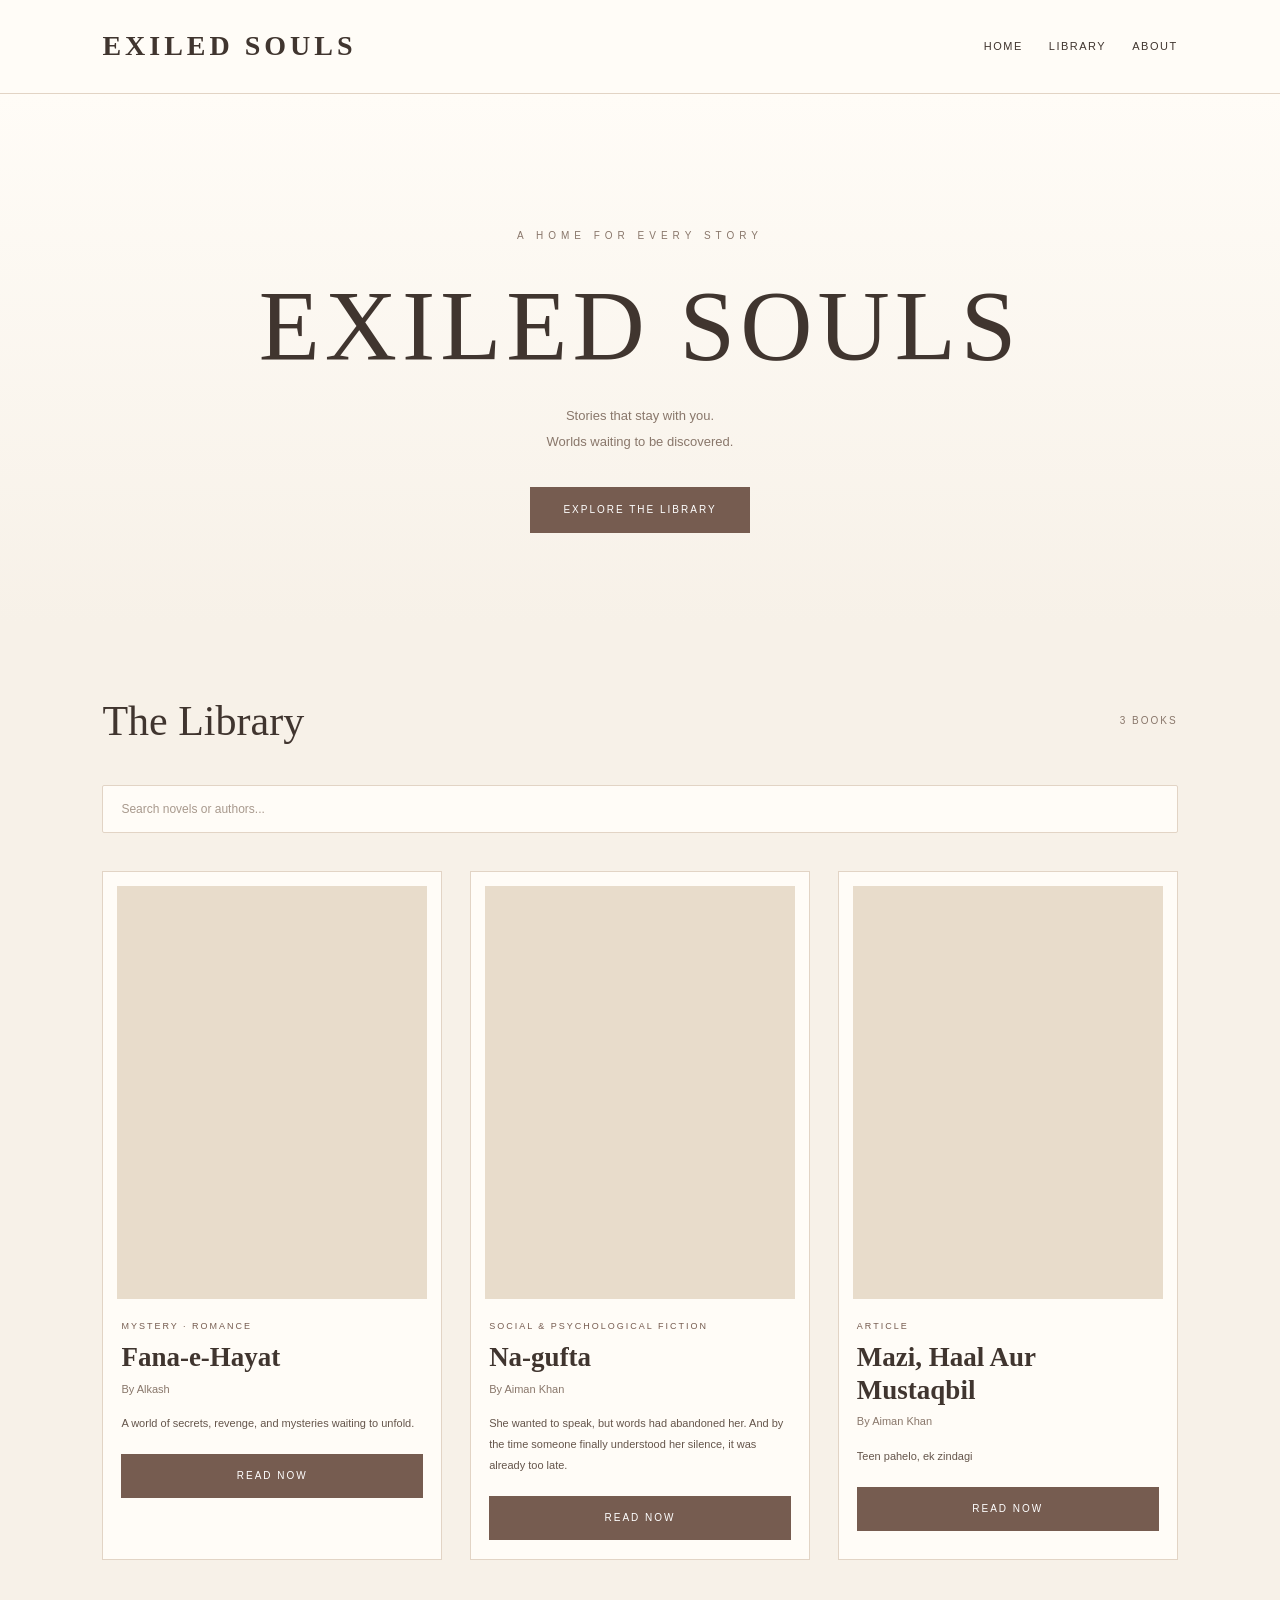
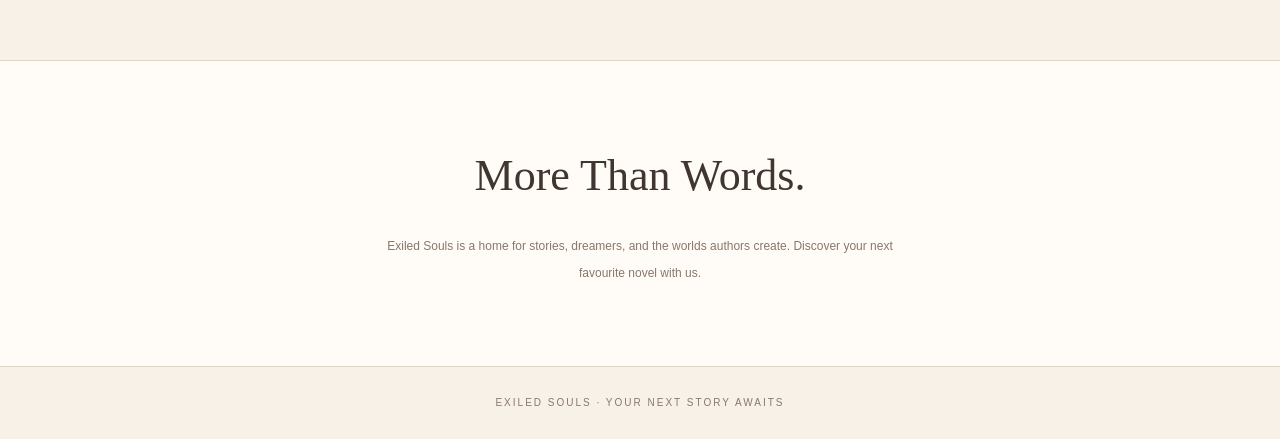
==== index.html @ 7288374b "Add files via upload" ====
<!DOCTYPE html>
<html>
<head>
    <meta charset="UTF-8">
    <meta http-equiv="refresh" content="0; url=pdf.html">
    <title>EXILED SOULS</title>
</head>
<body>
    <p>Opening EXILED SOULS...</p>
    <a href="pdf.html">Open Novel Library</a>
</body>
</html>
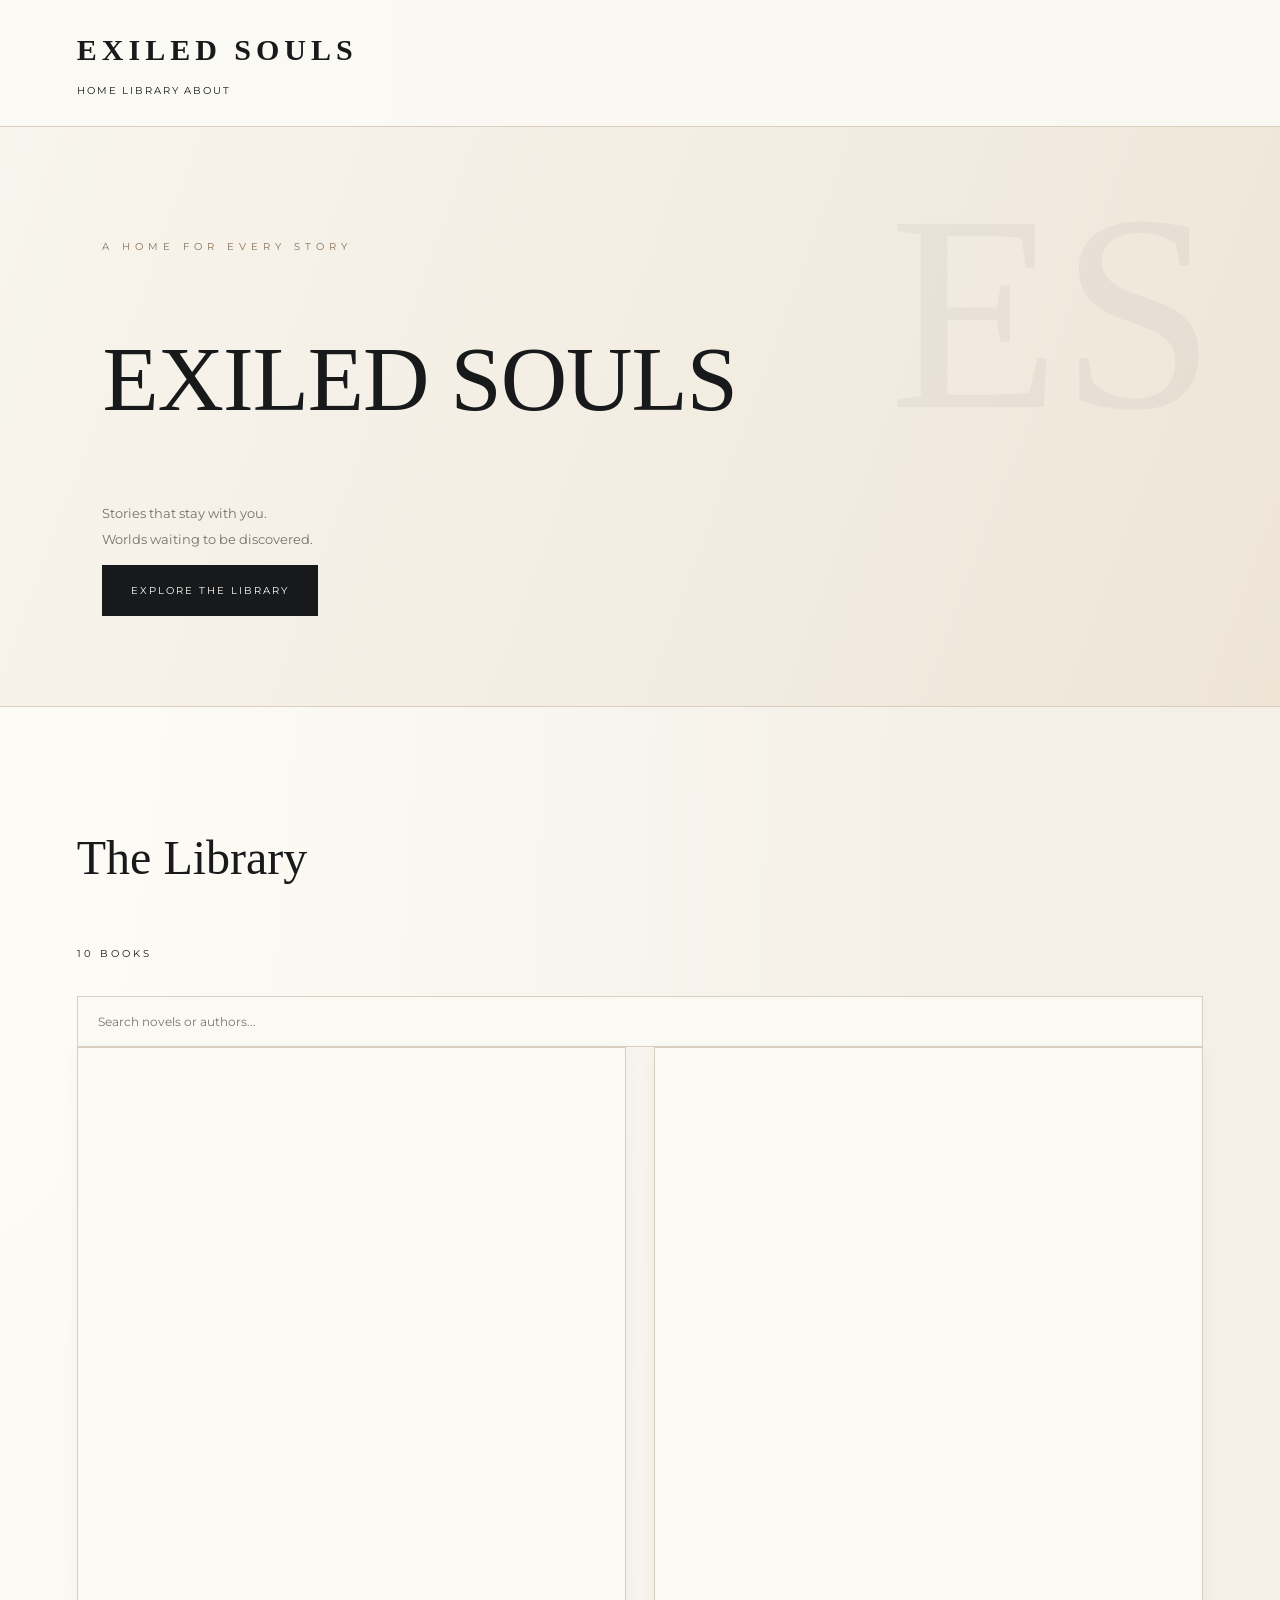
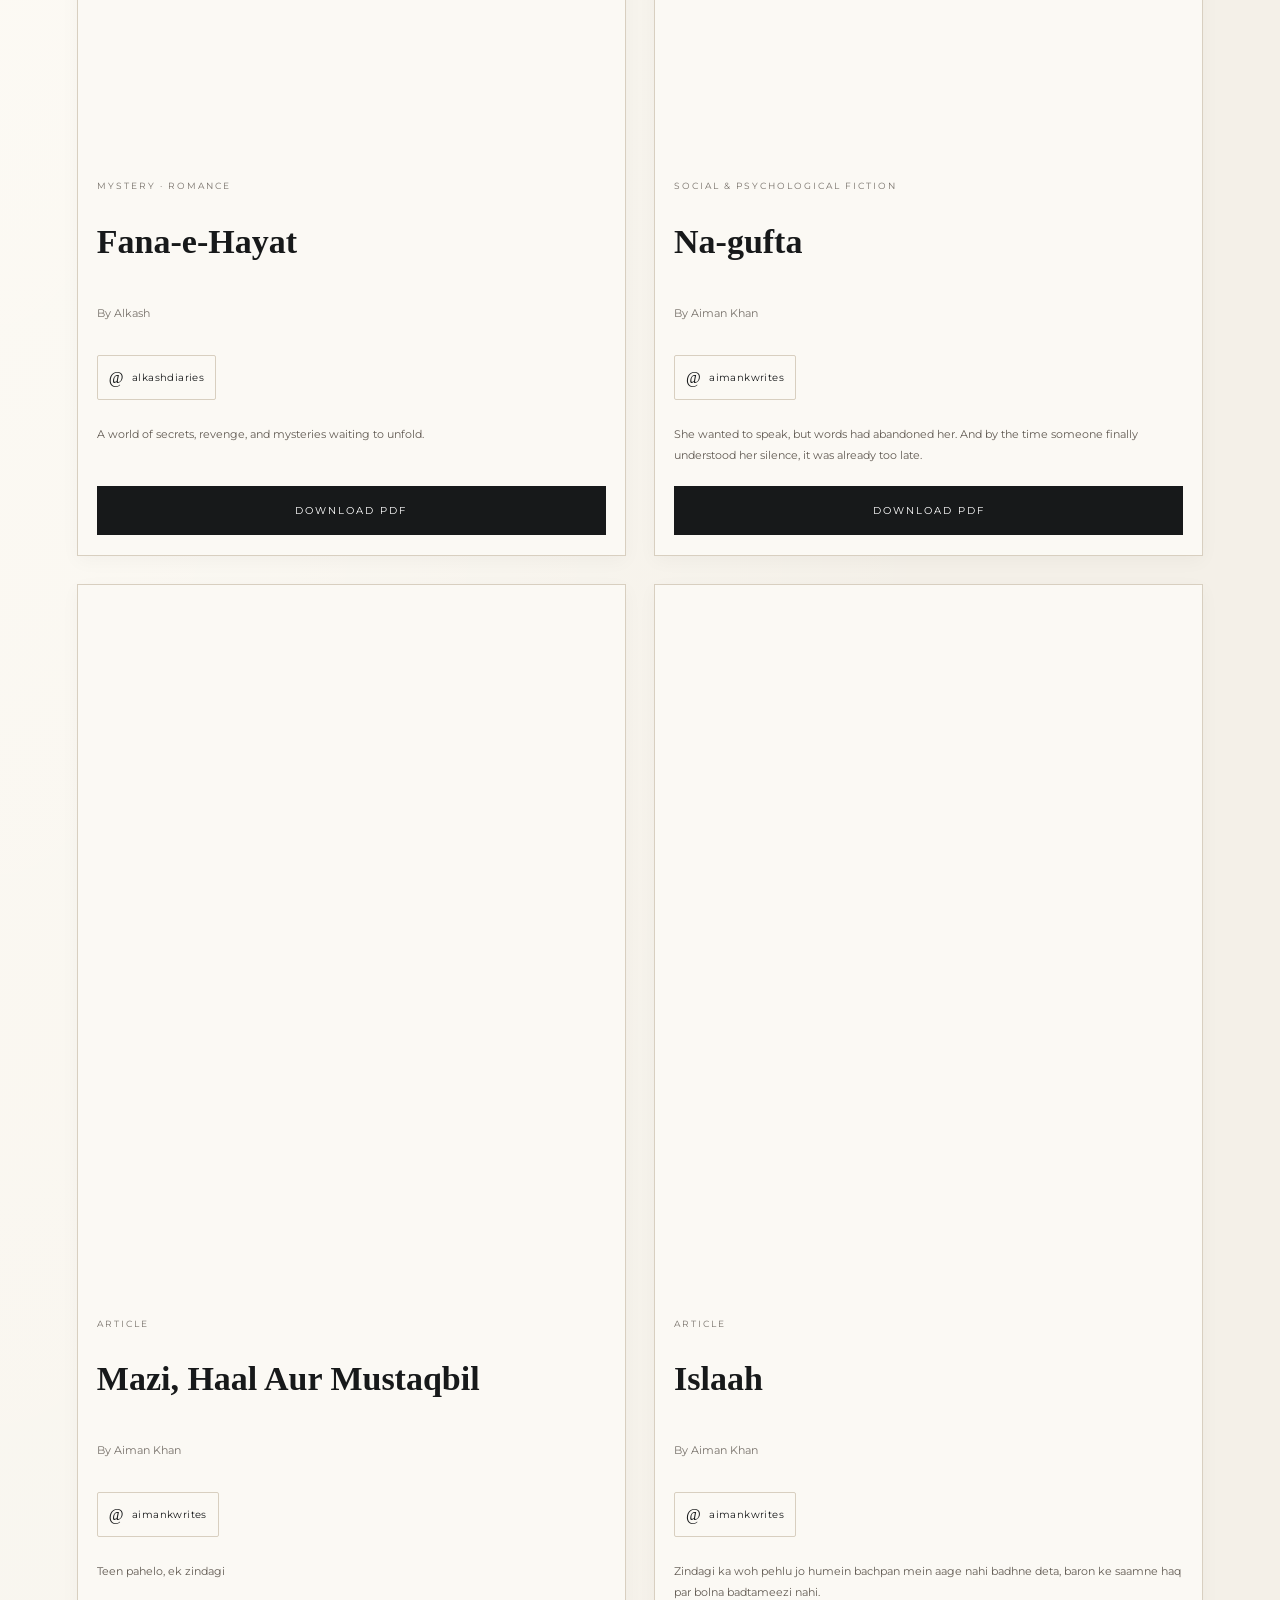
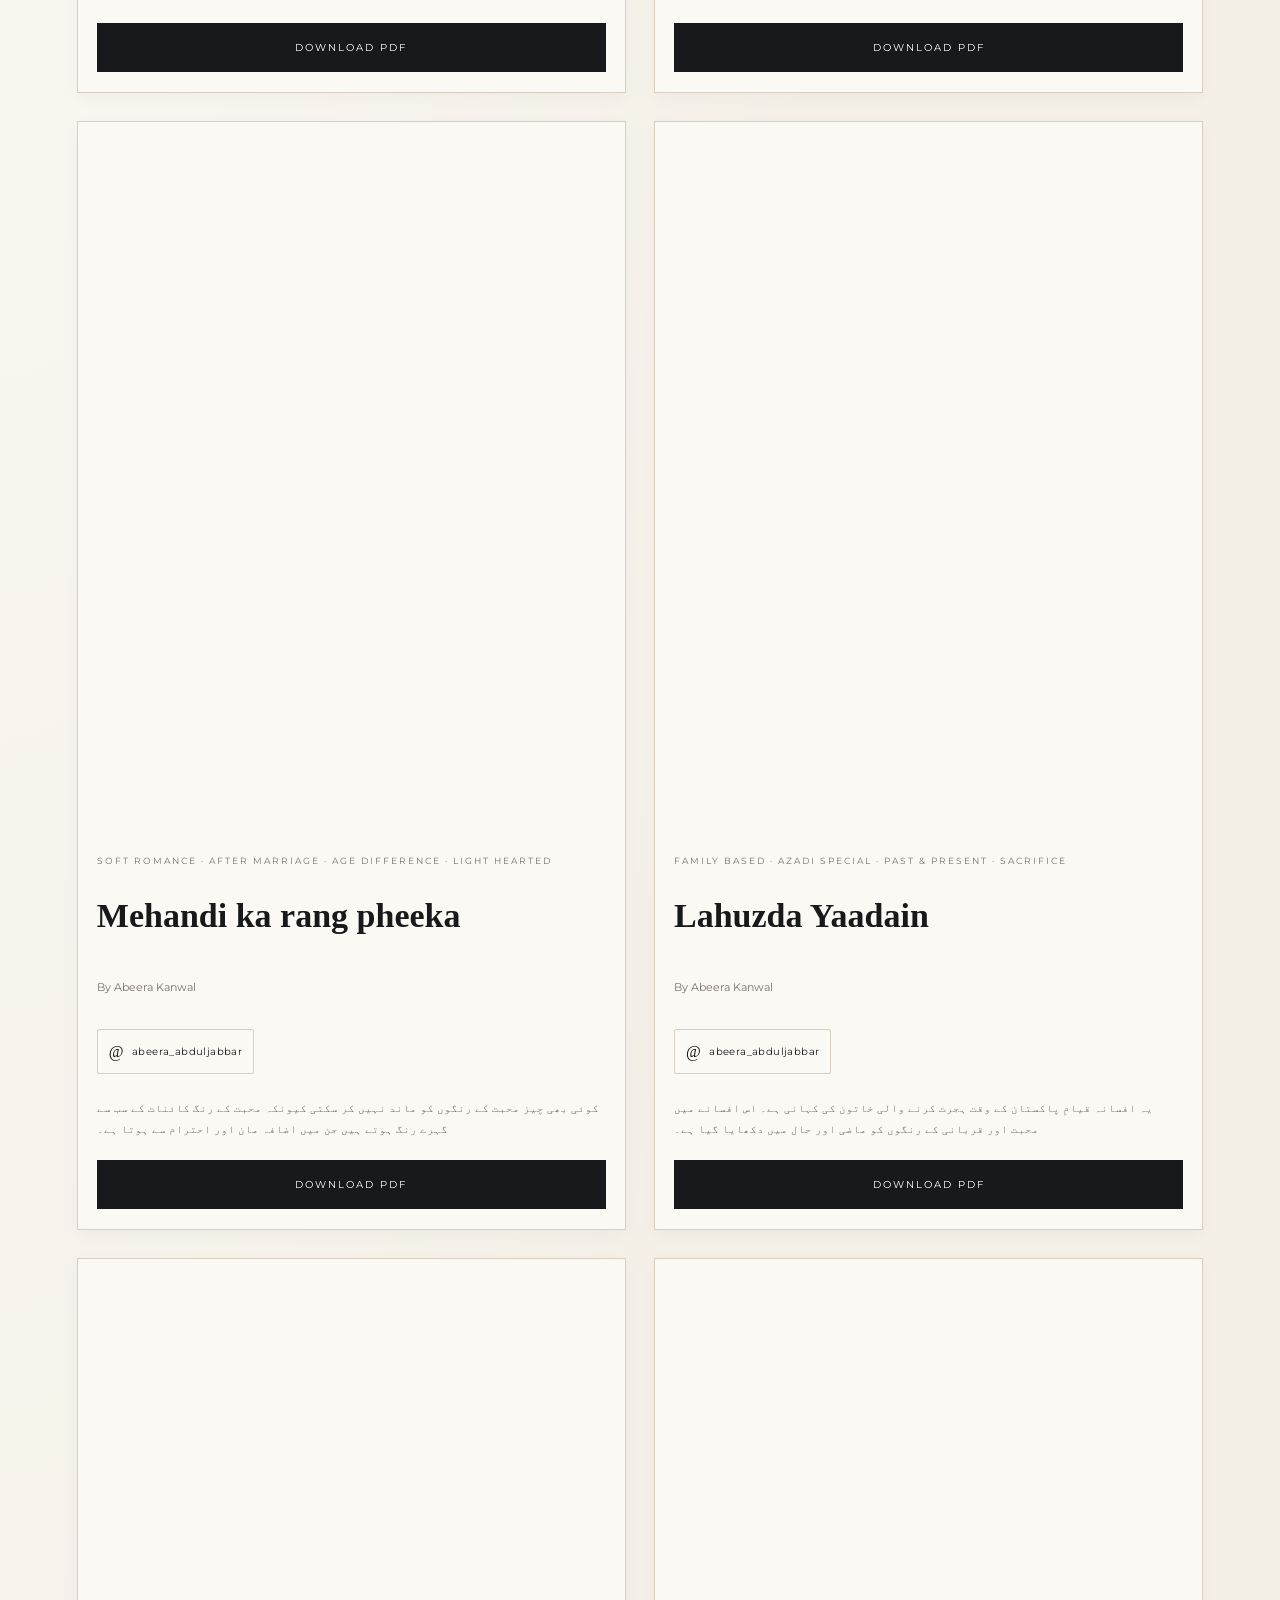
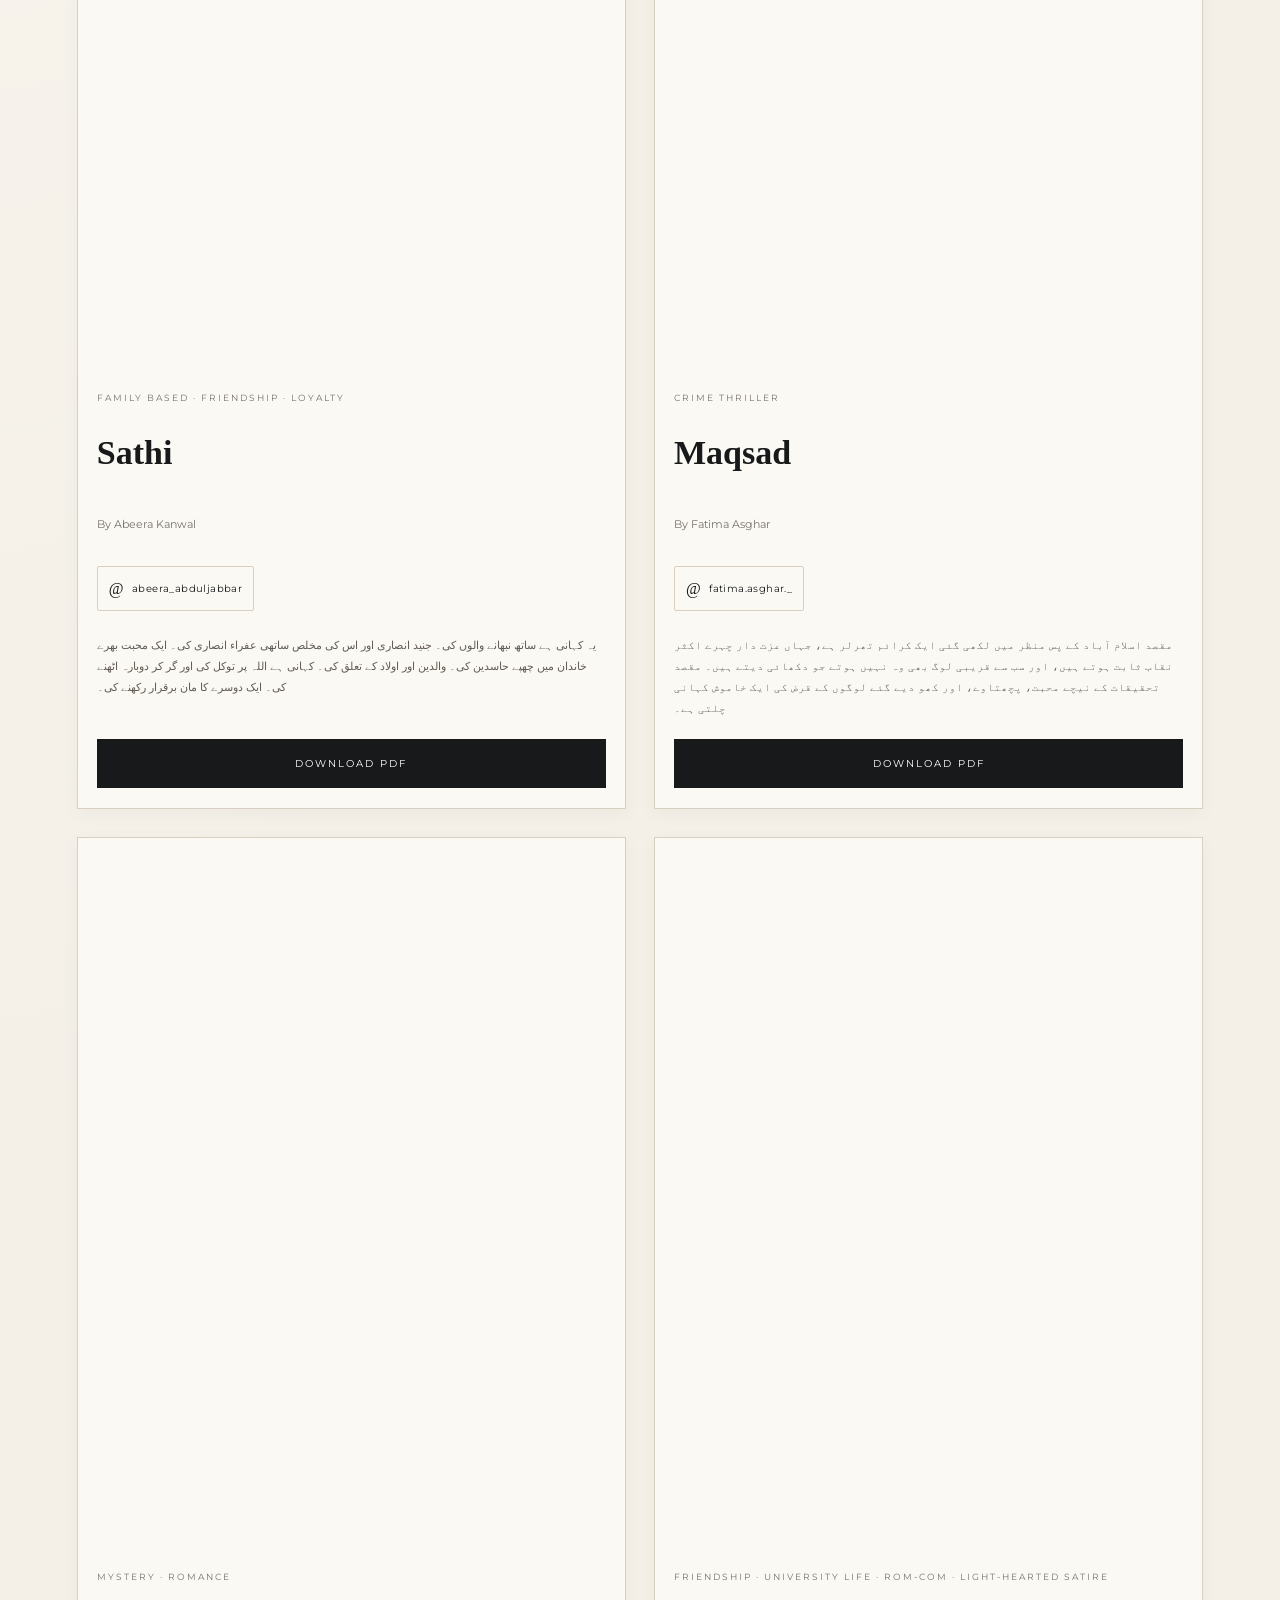
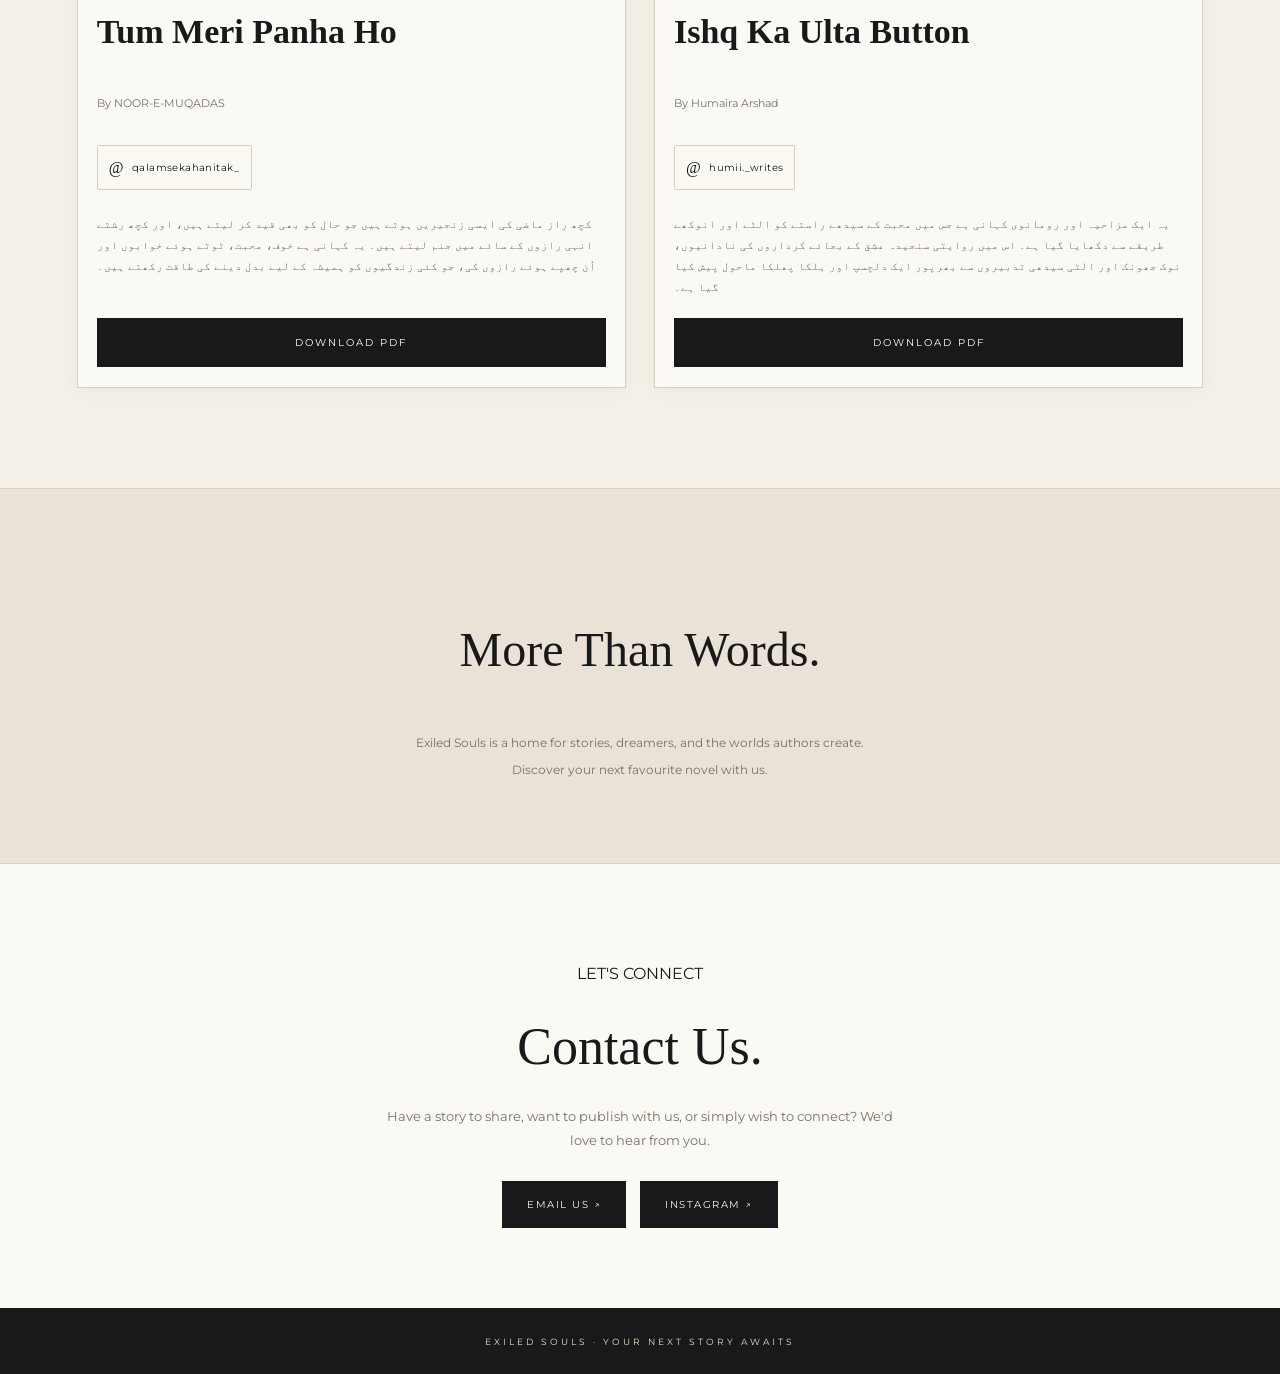
==== commit 30680eb9: "Update index.html" ====
--- a/index.html
+++ b/index.html
@@ -4,6 +4,7 @@
 <head>
     <meta charset="UTF-8">
     <meta http-equiv="refresh" content="0; url=pdf.html">
+    <meta name="google-site-verification" content="h-_jxNSviUxe5yCmOXN_GaTruhsxCDmXx9qnPx2eRf0" />
     <title>EXILED SOULS</title>
 </head>
 <body>
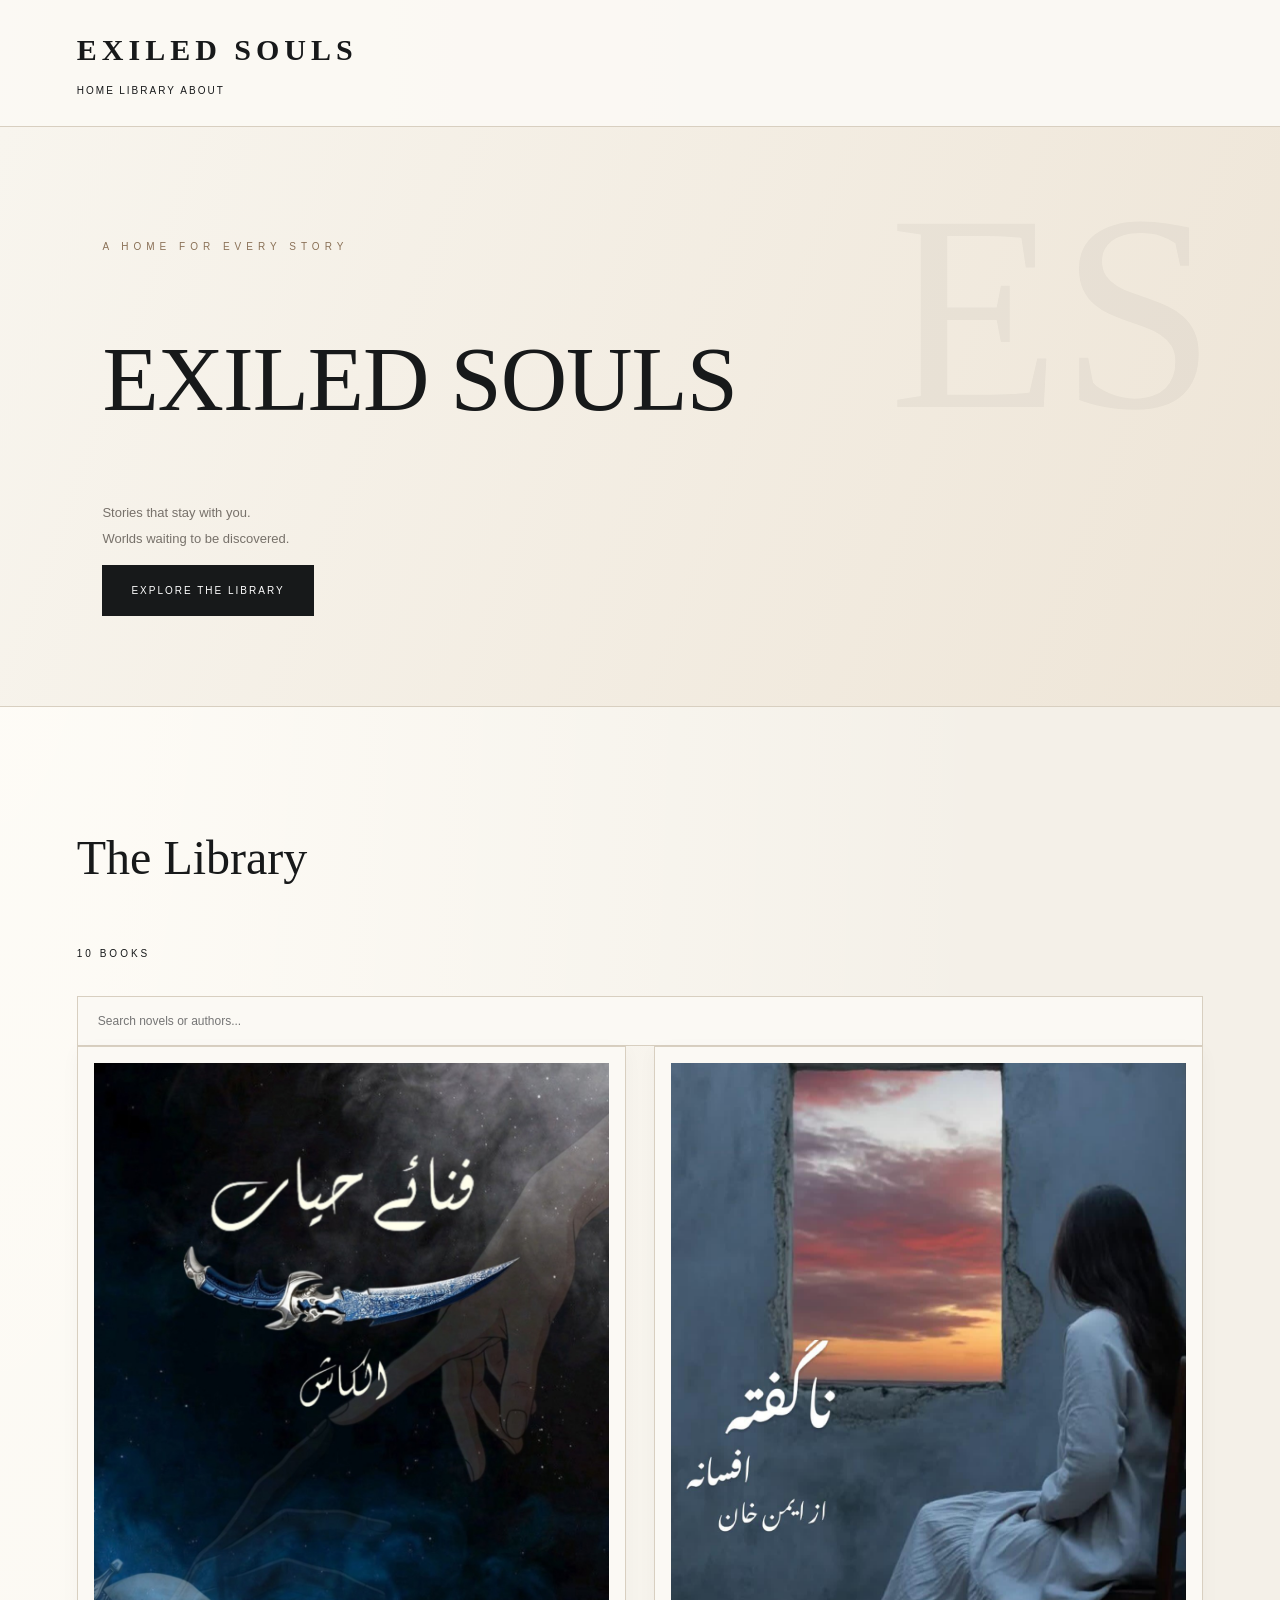
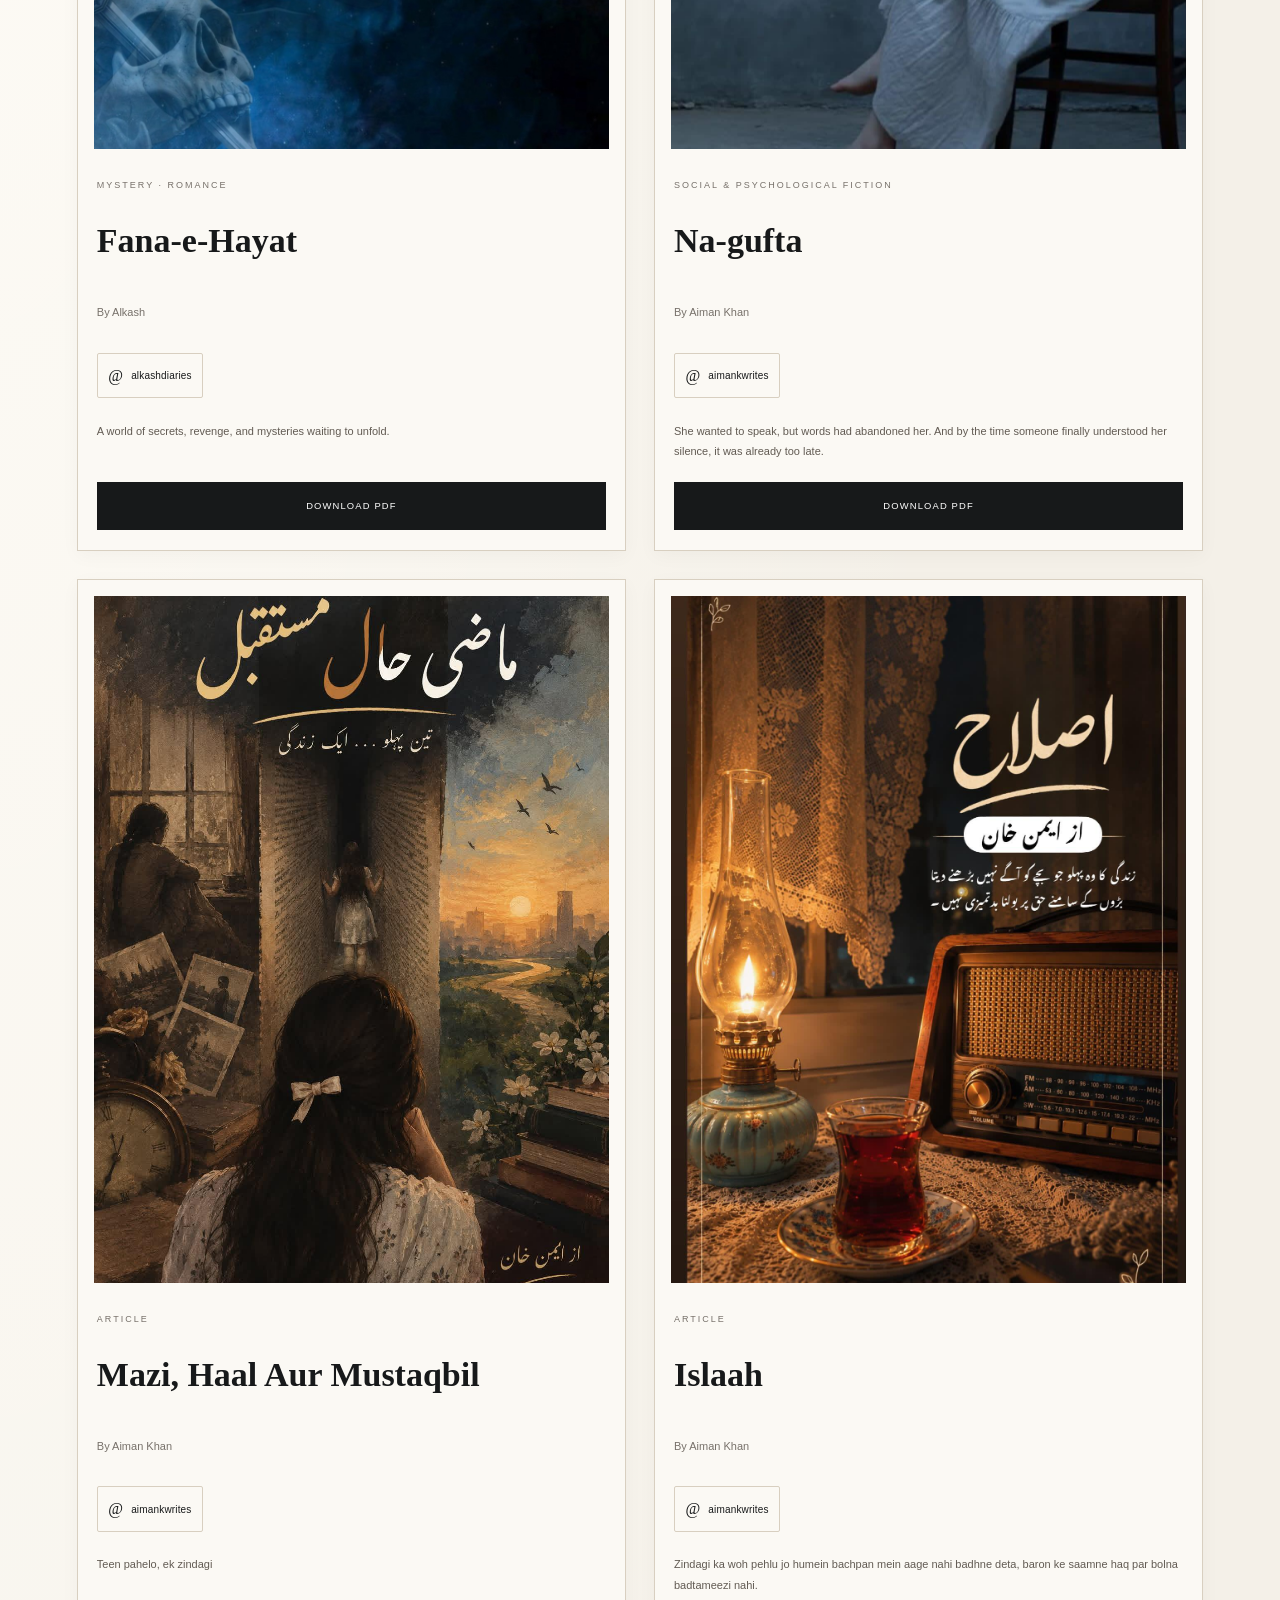
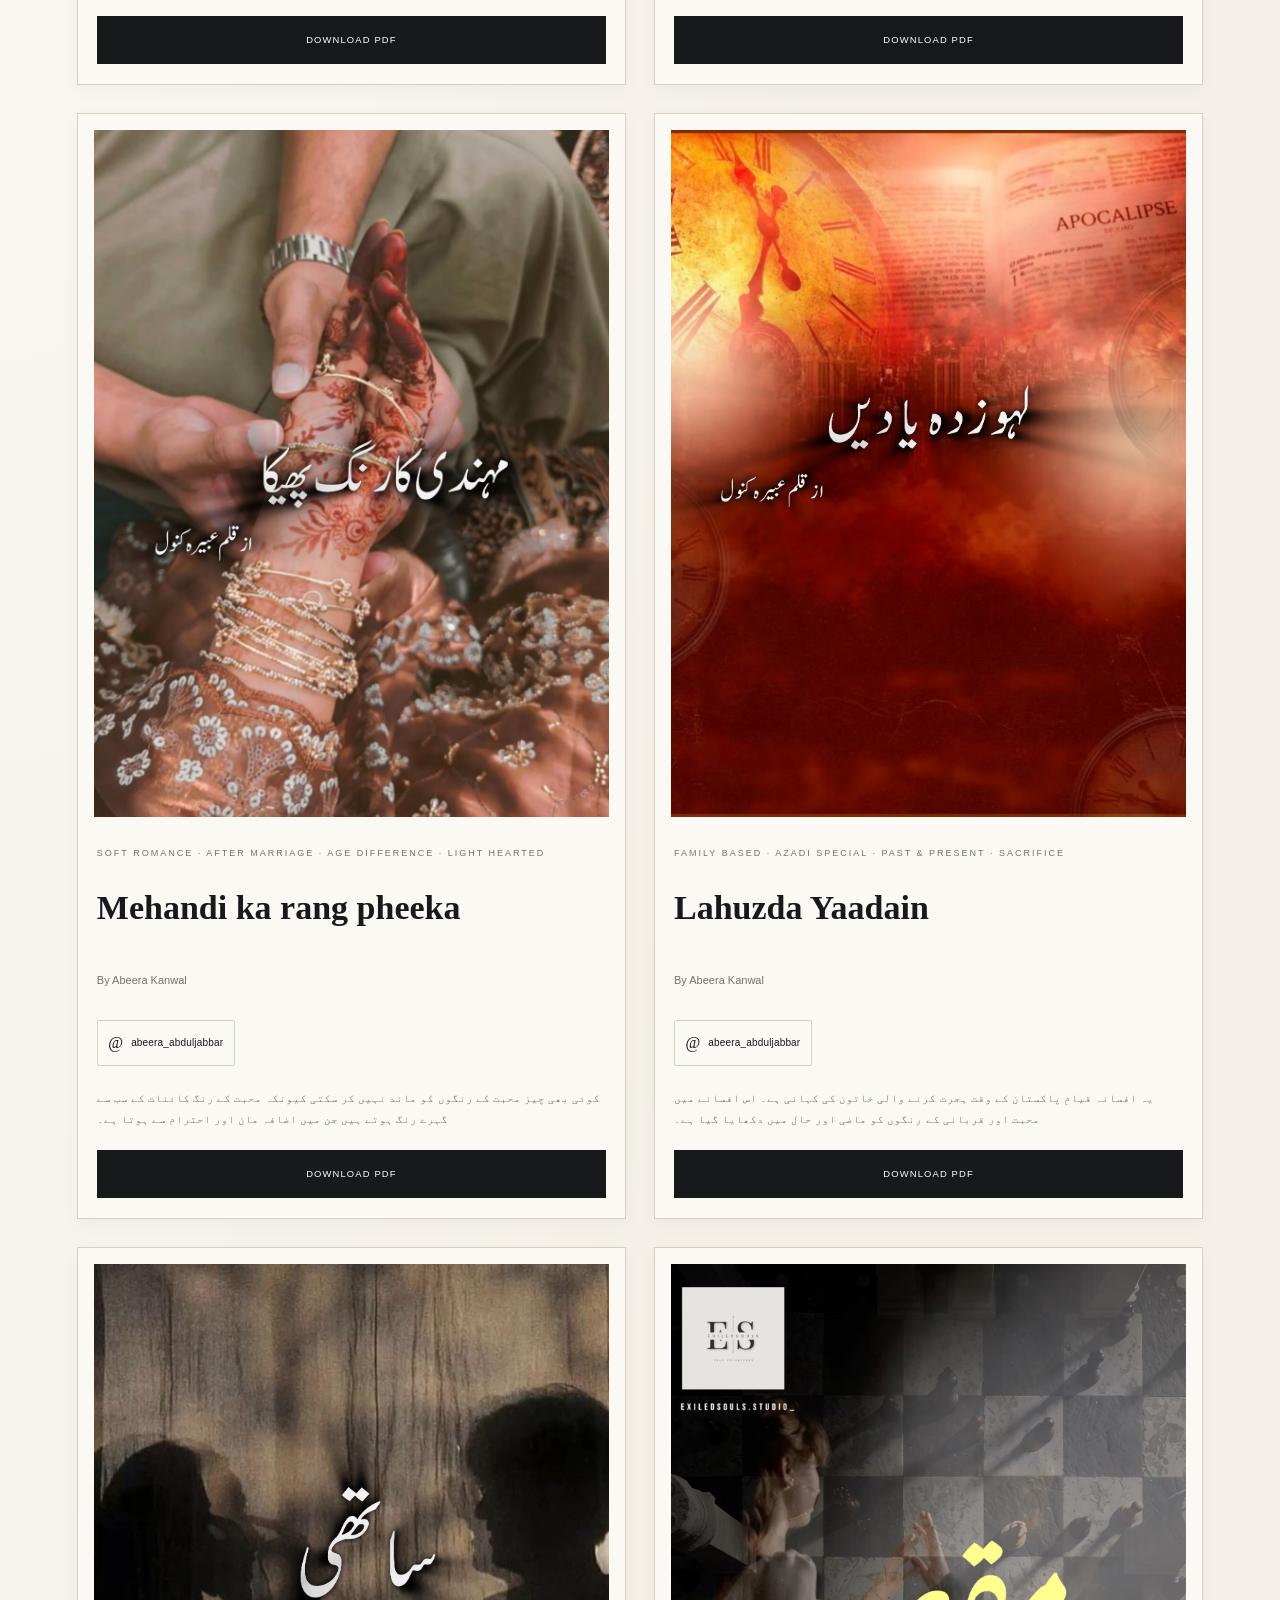
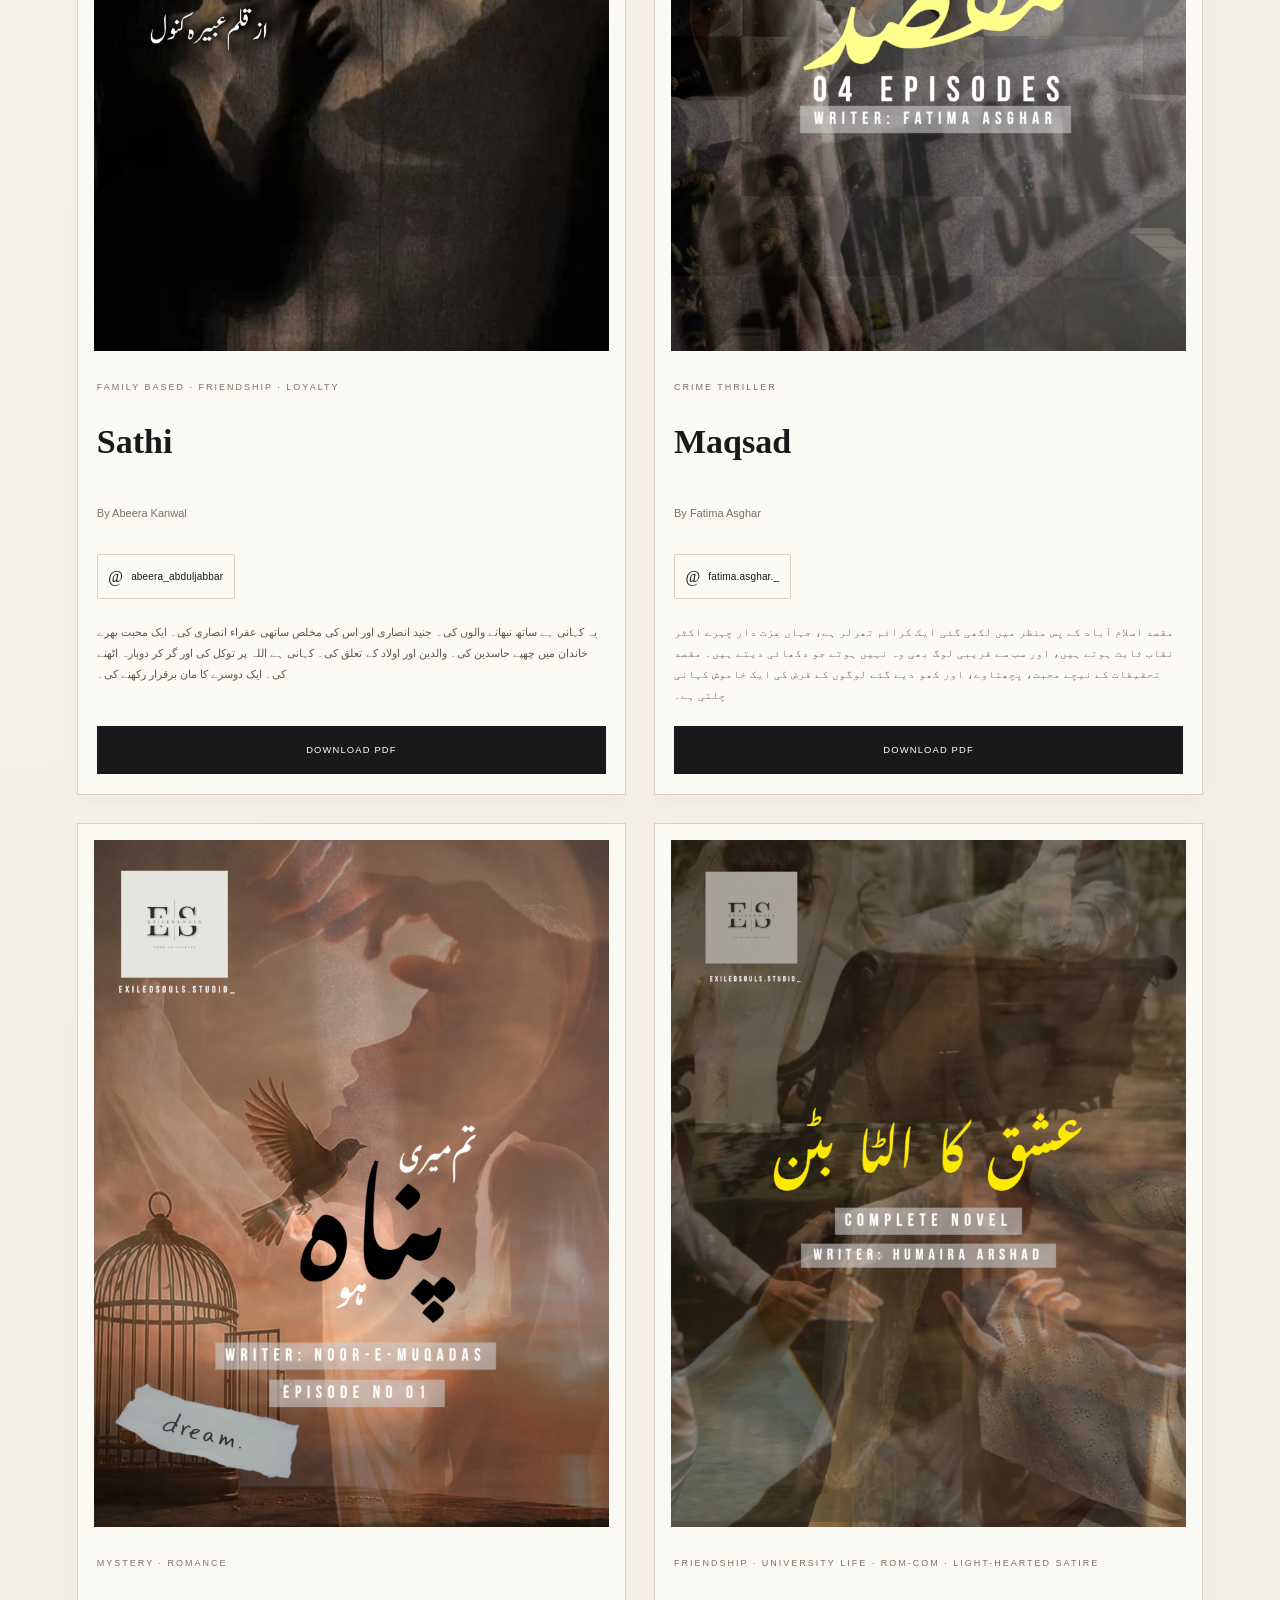
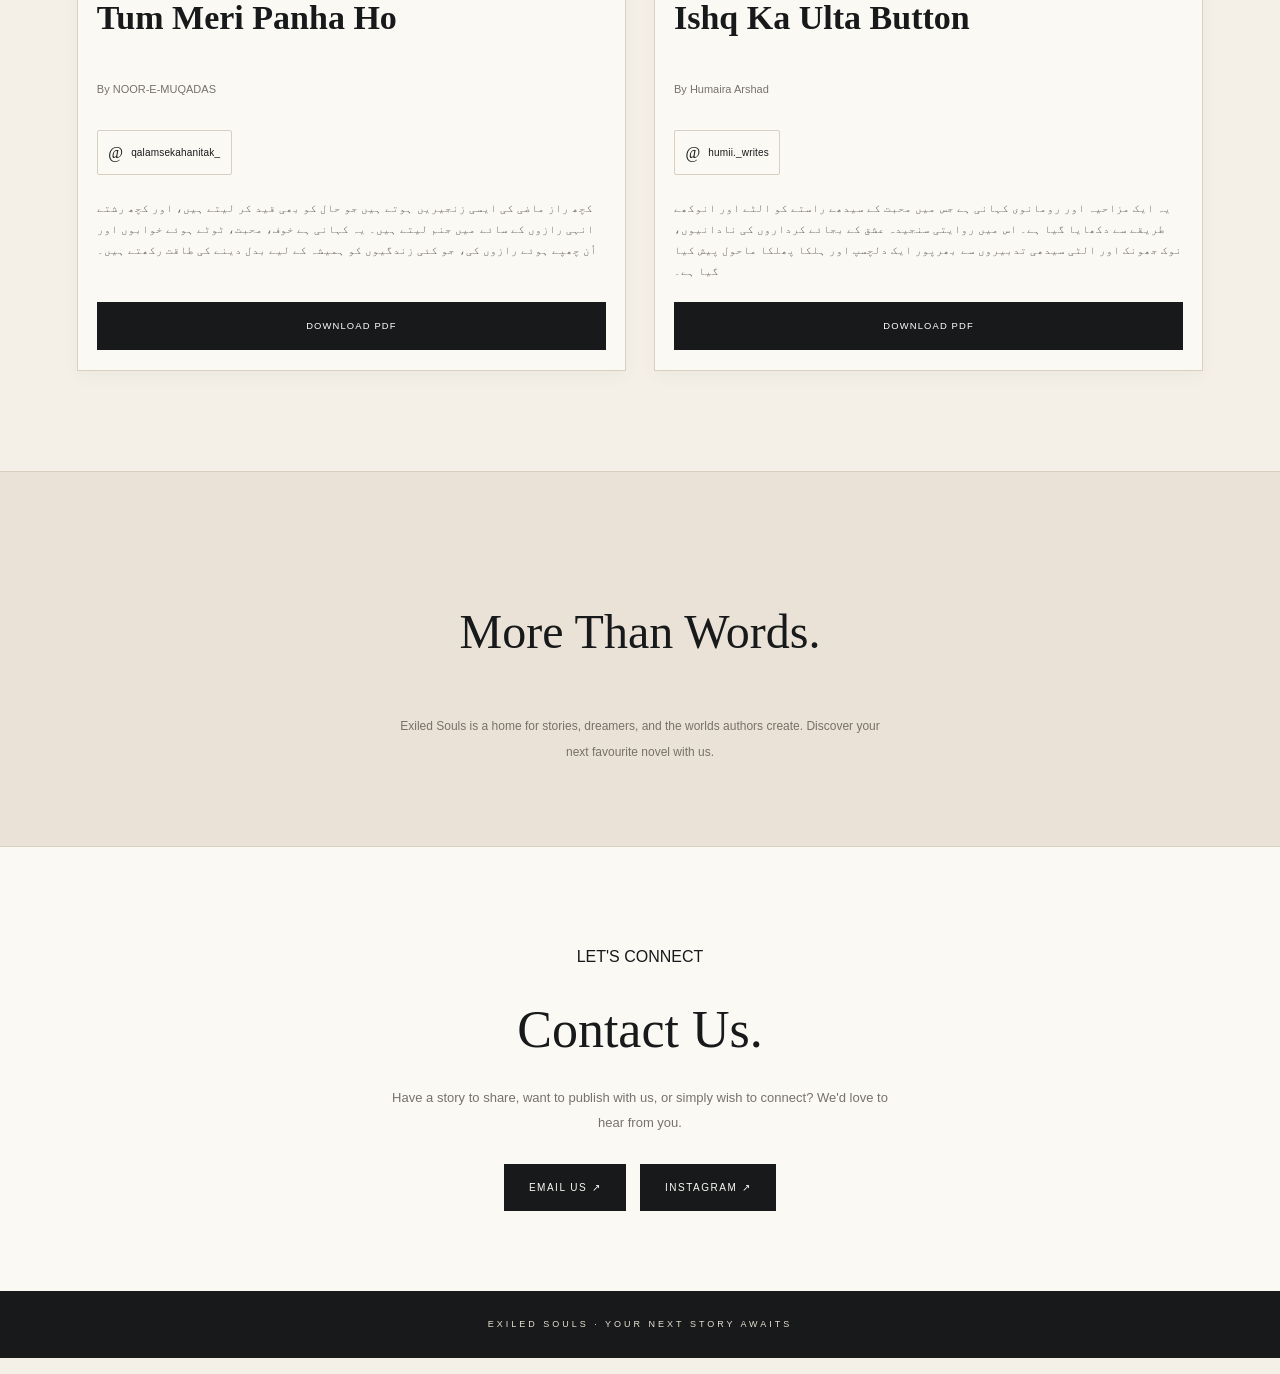
==== commit f15553f0: "Update index.html" ====
--- a/index.html
+++ b/index.html
@@ -4,7 +4,6 @@
 <head>
     <meta charset="UTF-8">
     <meta http-equiv="refresh" content="0; url=pdf.html">
-    <meta name="google-site-verification" content="h-_jxNSviUxe5yCmOXN_GaTruhsxCDmXx9qnPx2eRf0" />
     <title>EXILED SOULS</title>
 </head>
 <body>
